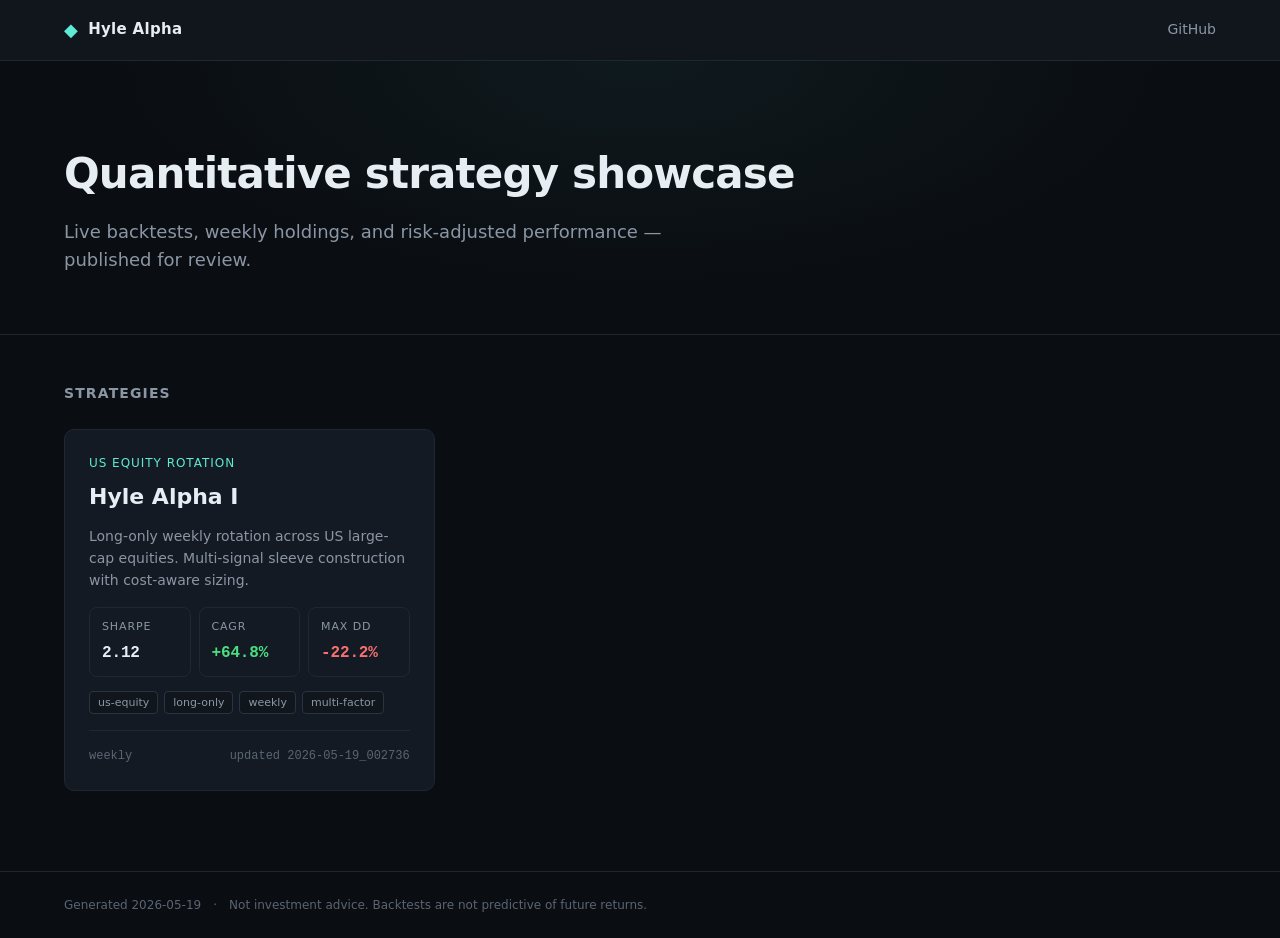
==== index.html @ 61581c8f "init: Hyle Alpha I showcase Static showcase site for hylealpha.github.io. Index page lists strategie" ====
<!DOCTYPE html>
<html lang="en">
<head>
  <meta charset="UTF-8">
  <meta name="viewport" content="width=device-width, initial-scale=1.0">
  <title>Hyle Alpha — Quant Strategy Showcase</title>
  <link rel="stylesheet" href="assets/css/style.css">
</head>
<body>
  <header class="site-header">
    <div class="container">
      <a href="./" class="brand">
        <span class="brand-mark">◆</span>
        <span class="brand-name">Hyle Alpha</span>
      </a>
      <nav>
        <a href="https://github.com/hylealpha" target="_blank" rel="noopener">GitHub</a>
      </nav>
    </div>
  </header>

  <section class="hero">
    <div class="container">
      <h1>Quantitative strategy showcase</h1>
      <p class="lede">Live backtests, weekly holdings, and risk-adjusted performance — published for review.</p>
    </div>
  </section>

  <main class="container">
    <h2 class="section-title">Strategies</h2>
    <div id="strategy-grid" class="strategy-grid">
      <div class="loading">Loading strategies…</div>
    </div>
  </main>

  <footer class="site-footer">
    <div class="container">
      <span>Generated <span id="generated-at">—</span></span>
      <span>·</span>
      <span>Not investment advice. Backtests are not predictive of future returns.</span>
    </div>
  </footer>

  <script src="assets/js/common.js"></script>
  <script src="assets/js/index.js"></script>
</body>
</html>
---- assets/css/style.css ----
:root {
  --bg: #0a0d12;
  --bg-elev: #11161d;
  --bg-card: #141a23;
  --border: #1f2731;
  --border-strong: #2a3441;
  --text: #e6edf3;
  --text-muted: #8b96a5;
  --text-dim: #5a6573;
  --accent: #5eead4;
  --accent-dim: #2dd4bf;
  --pos: #4ade80;
  --neg: #f87171;
  --warn: #fbbf24;
  --mono: ui-monospace, "SF Mono", "Menlo", "Consolas", monospace;
  --sans: -apple-system, BlinkMacSystemFont, "Segoe UI", "Inter", system-ui, sans-serif;
}

* { box-sizing: border-box; }

html, body {
  margin: 0;
  padding: 0;
  background: var(--bg);
  color: var(--text);
  font-family: var(--sans);
  font-size: 15px;
  line-height: 1.55;
  -webkit-font-smoothing: antialiased;
}

a {
  color: var(--accent);
  text-decoration: none;
}
a:hover { color: var(--accent-dim); }

.container {
  max-width: 1200px;
  margin: 0 auto;
  padding: 0 24px;
}

/* Header */
.site-header {
  border-bottom: 1px solid var(--border);
  background: var(--bg-elev);
  position: sticky;
  top: 0;
  z-index: 10;
}
.site-header .container {
  display: flex;
  align-items: center;
  justify-content: space-between;
  height: 60px;
}
.brand {
  display: flex;
  align-items: center;
  gap: 10px;
  color: var(--text);
  font-weight: 600;
  letter-spacing: 0.02em;
}
.brand-mark {
  color: var(--accent);
  font-size: 18px;
}
.site-header nav a {
  color: var(--text-muted);
  font-size: 14px;
}
.site-header nav a:hover { color: var(--text); }

/* Hero */
.hero {
  border-bottom: 1px solid var(--border);
  padding: 80px 0 60px;
  background: radial-gradient(ellipse at top, rgba(94, 234, 212, 0.06), transparent 60%);
}
.hero h1 {
  margin: 0 0 12px;
  font-size: 42px;
  font-weight: 700;
  letter-spacing: -0.02em;
}
.hero .lede {
  margin: 0;
  color: var(--text-muted);
  font-size: 18px;
  max-width: 640px;
}

/* Sections */
.section-title {
  margin: 48px 0 24px;
  font-size: 14px;
  font-weight: 600;
  letter-spacing: 0.08em;
  text-transform: uppercase;
  color: var(--text-muted);
}

/* Strategy grid (index page) */
.strategy-grid {
  display: grid;
  grid-template-columns: repeat(auto-fill, minmax(360px, 1fr));
  gap: 20px;
  margin-bottom: 80px;
}
.strategy-card {
  display: block;
  padding: 24px;
  background: var(--bg-card);
  border: 1px solid var(--border);
  border-radius: 10px;
  color: var(--text);
  transition: border-color 0.15s ease, transform 0.15s ease;
}
.strategy-card:hover {
  border-color: var(--accent);
  transform: translateY(-2px);
  color: var(--text);
}
.strategy-card .card-family {
  font-size: 12px;
  letter-spacing: 0.08em;
  text-transform: uppercase;
  color: var(--accent);
  margin-bottom: 8px;
}
.strategy-card .card-name {
  font-size: 22px;
  font-weight: 600;
  margin: 0 0 12px;
}
.strategy-card .card-desc {
  font-size: 14px;
  color: var(--text-muted);
  margin: 0 0 16px;
  min-height: 42px;
}
.strategy-card .card-tags {
  display: flex;
  flex-wrap: wrap;
  gap: 6px;
}
.tag {
  display: inline-block;
  padding: 2px 8px;
  background: var(--bg-elev);
  border: 1px solid var(--border-strong);
  border-radius: 4px;
  font-size: 11px;
  color: var(--text-muted);
}
.card-footer {
  margin-top: 16px;
  padding-top: 16px;
  border-top: 1px solid var(--border);
  display: flex;
  justify-content: space-between;
  font-size: 12px;
  color: var(--text-dim);
  font-family: var(--mono);
}

/* Strategy detail page */
.strategy-page {
  padding: 40px 24px 80px;
}
.strategy-head {
  margin-bottom: 32px;
}
.strategy-head .family-label {
  font-size: 13px;
  letter-spacing: 0.08em;
  text-transform: uppercase;
  color: var(--accent);
  margin-bottom: 8px;
}
.strategy-head h1 {
  margin: 0 0 12px;
  font-size: 36px;
  font-weight: 700;
  letter-spacing: -0.02em;
}
.strategy-head .description {
  margin: 0 0 16px;
  color: var(--text-muted);
  font-size: 16px;
  max-width: 720px;
}
.strategy-head .meta-row {
  display: flex;
  flex-wrap: wrap;
  gap: 24px;
  font-size: 13px;
  color: var(--text-dim);
  font-family: var(--mono);
}
.strategy-head .meta-row strong {
  color: var(--text);
  font-weight: 500;
}

/* Metric cards */
.metric-row {
  display: grid;
  grid-template-columns: repeat(auto-fit, minmax(140px, 1fr));
  gap: 12px;
  margin: 24px 0 32px;
}
.metric {
  padding: 16px 18px;
  background: var(--bg-card);
  border: 1px solid var(--border);
  border-radius: 8px;
}
.metric .label {
  font-size: 11px;
  letter-spacing: 0.08em;
  text-transform: uppercase;
  color: var(--text-muted);
}
.metric .value {
  margin-top: 6px;
  font-size: 22px;
  font-weight: 600;
  font-family: var(--mono);
  letter-spacing: -0.01em;
}
.value.pos { color: var(--pos); }
.value.neg { color: var(--neg); }

/* Panels */
.panel {
  margin-top: 32px;
  padding: 24px;
  background: var(--bg-card);
  border: 1px solid var(--border);
  border-radius: 10px;
}
.panel-head {
  display: flex;
  justify-content: space-between;
  align-items: center;
  margin-bottom: 16px;
}
.panel-head h2 {
  margin: 0;
  font-size: 16px;
  font-weight: 600;
  letter-spacing: 0.02em;
}
.panel-head .controls {
  display: flex;
  gap: 8px;
  align-items: center;
  font-size: 13px;
  color: var(--text-muted);
}
.panel-head .controls button,
.panel-head .controls select {
  background: var(--bg-elev);
  border: 1px solid var(--border-strong);
  border-radius: 4px;
  color: var(--text);
  padding: 4px 10px;
  font-size: 13px;
  font-family: var(--sans);
  cursor: pointer;
}
.panel-head .controls button:hover,
.panel-head .controls select:hover { border-color: var(--accent); }
.panel-head .controls button.active {
  background: var(--accent);
  color: var(--bg);
  border-color: var(--accent);
}

.chart {
  width: 100%;
  height: 380px;
}

/* Tables */
table {
  width: 100%;
  border-collapse: collapse;
  font-size: 13px;
  font-family: var(--mono);
}
table th, table td {
  text-align: right;
  padding: 8px 10px;
  border-bottom: 1px solid var(--border);
}
table th {
  font-weight: 600;
  color: var(--text-muted);
  text-transform: uppercase;
  font-size: 11px;
  letter-spacing: 0.06em;
  font-family: var(--sans);
}
table th:first-child, table td:first-child {
  text-align: left;
}
table tbody tr:hover { background: var(--bg-elev); }

td.pos { color: var(--pos); }
td.neg { color: var(--neg); }

/* Holdings nav */
.holdings-nav {
  display: flex;
  align-items: center;
  gap: 12px;
  flex-wrap: wrap;
}
.holdings-nav .date-jump {
  font-family: var(--mono);
  background: var(--bg-elev);
  border: 1px solid var(--border-strong);
  color: var(--text);
  padding: 4px 10px;
  border-radius: 4px;
  font-size: 13px;
}
.holdings-meta {
  display: flex;
  gap: 24px;
  margin-bottom: 16px;
  padding: 12px 16px;
  background: var(--bg-elev);
  border-radius: 6px;
  font-size: 13px;
  font-family: var(--mono);
}
.holdings-meta .item .label {
  color: var(--text-muted);
  font-size: 11px;
  text-transform: uppercase;
  letter-spacing: 0.06em;
  margin-right: 6px;
}

/* Two-column layout */
.two-col {
  display: grid;
  grid-template-columns: 1fr 1fr;
  gap: 20px;
}
@media (max-width: 800px) {
  .two-col { grid-template-columns: 1fr; }
  .hero h1 { font-size: 32px; }
  .strategy-head h1 { font-size: 28px; }
}

/* Footer */
.site-footer {
  margin-top: 80px;
  padding: 24px 0;
  border-top: 1px solid var(--border);
  color: var(--text-dim);
  font-size: 12px;
}
.site-footer .container {
  display: flex;
  gap: 12px;
  flex-wrap: wrap;
}

.loading {
  padding: 40px;
  text-align: center;
  color: var(--text-muted);
}

.error-box {
  padding: 24px;
  background: rgba(248, 113, 113, 0.08);
  border: 1px solid var(--neg);
  border-radius: 8px;
  color: var(--neg);
  font-family: var(--mono);
  font-size: 13px;
}
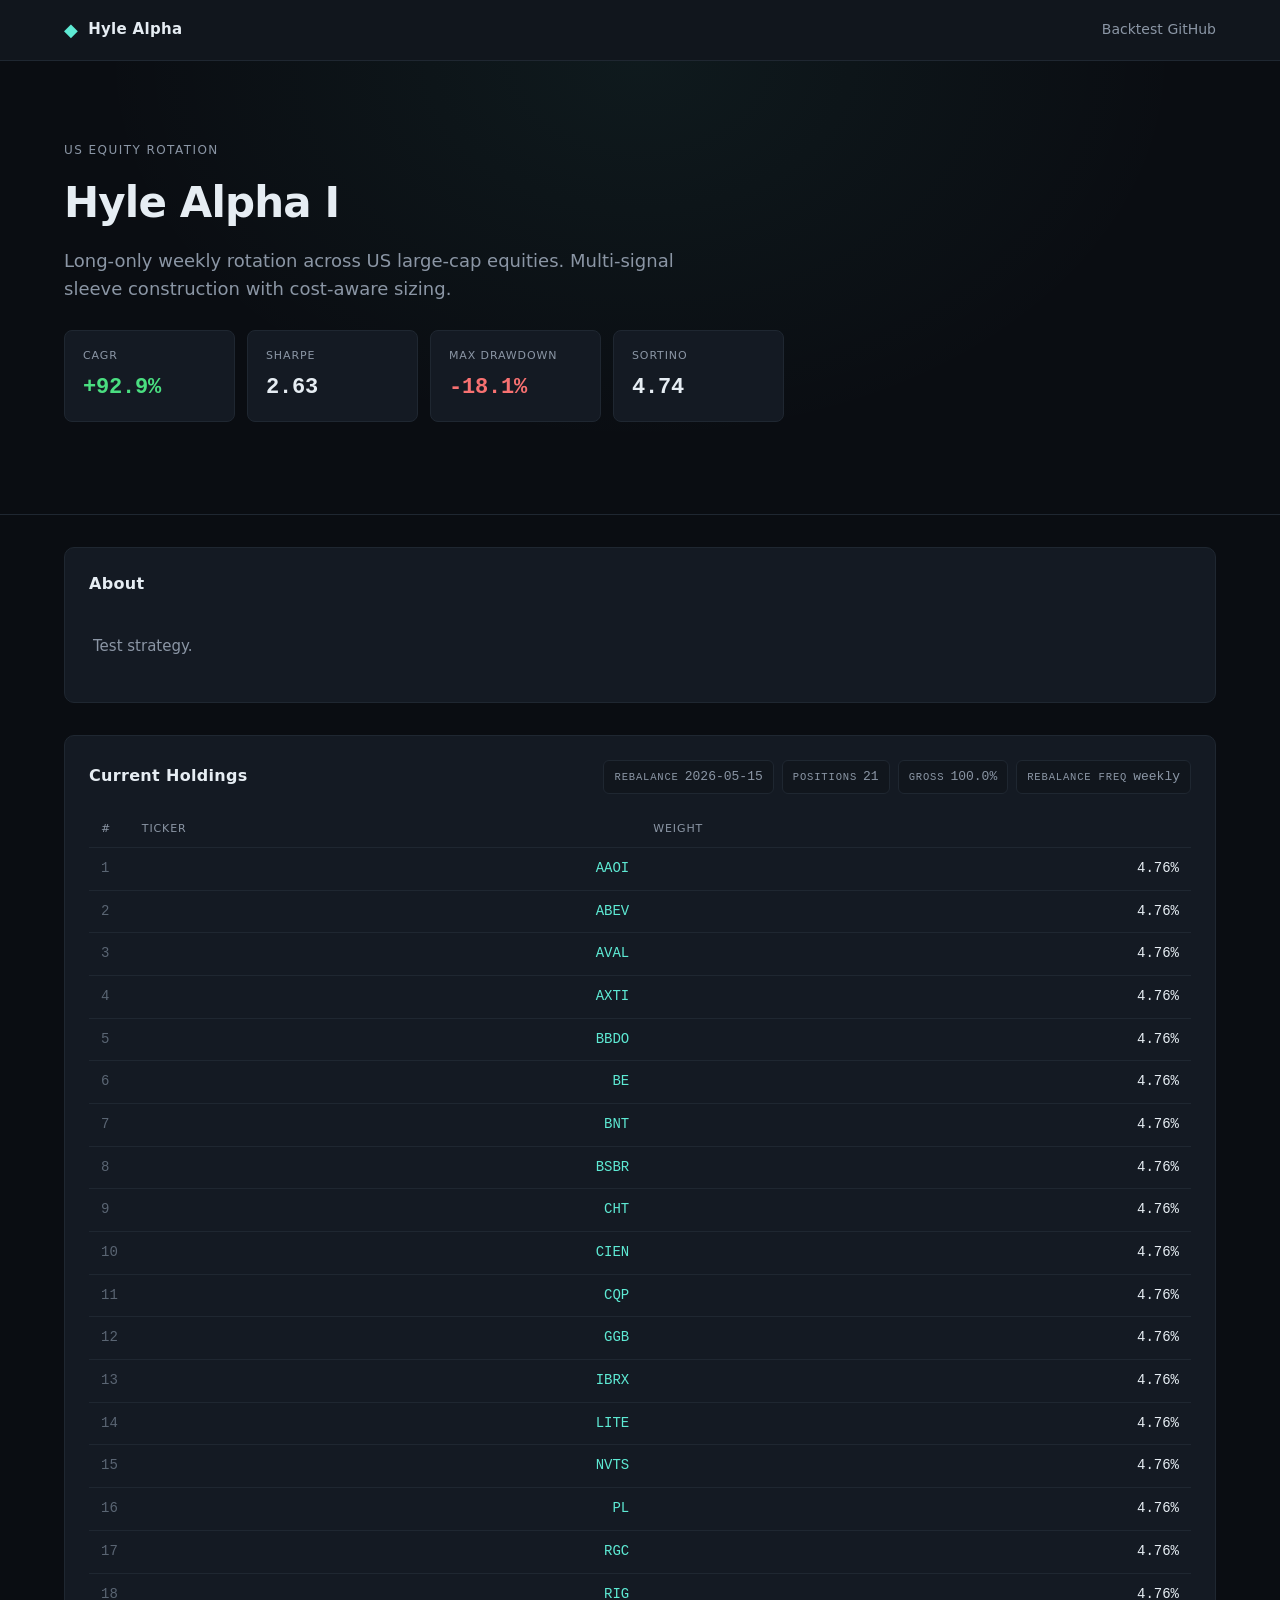
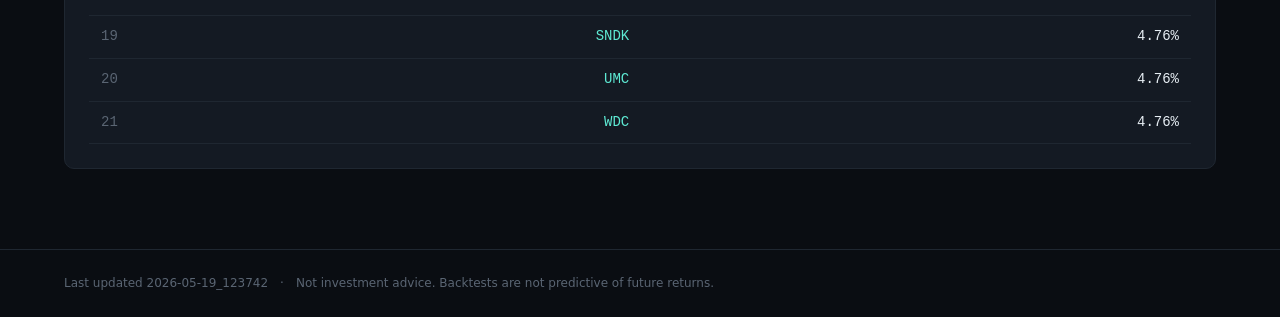
==== commit 05f3a166: "Single-strategy site: 3-sleeve weekly portfolio Restructure to a single-strategy showcase: - index.h" ====
--- a/index.html
+++ b/index.html
@@ -3,7 +3,7 @@
 <head>
   <meta charset="UTF-8">
   <meta name="viewport" content="width=device-width, initial-scale=1.0">
-  <title>Hyle Alpha — Quant Strategy Showcase</title>
+  <title>Hyle Alpha — Quant Strategy</title>
   <link rel="stylesheet" href="assets/css/style.css">
 </head>
 <body>
@@ -14,6 +14,7 @@
         <span class="brand-name">Hyle Alpha</span>
       </a>
       <nav>
+        <a href="backtest.html">Backtest</a>
         <a href="https://github.com/hylealpha" target="_blank" rel="noopener">GitHub</a>
       </nav>
     </div>
@@ -21,21 +22,37 @@
 
   <section class="hero">
     <div class="container">
-      <h1>Quantitative strategy showcase</h1>
-      <p class="lede">Live backtests, weekly holdings, and risk-adjusted performance — published for review.</p>
+      <div class="family-label" id="hero-family">—</div>
+      <h1 id="hero-name">Loading…</h1>
+      <p class="lede" id="hero-tagline"></p>
+      <div class="metric-row hero-metrics" id="hero-metrics"></div>
     </div>
   </section>
 
   <main class="container">
-    <h2 class="section-title">Strategies</h2>
-    <div id="strategy-grid" class="strategy-grid">
-      <div class="loading">Loading strategies…</div>
-    </div>
+    <!-- INTRO — edit this block to expand the introduction later. -->
+    <section class="panel intro-panel">
+      <div class="panel-head"><h2>About</h2></div>
+      <div class="intro-body">
+        <p>Test strategy.</p>
+      </div>
+    </section>
+
+    <!-- CURRENT WEEK HOLDINGS -->
+    <section class="panel">
+      <div class="panel-head">
+        <h2>Current Holdings</h2>
+        <div class="controls" id="holdings-meta"></div>
+      </div>
+      <div id="holdings-body">
+        <div class="loading">Loading current holdings…</div>
+      </div>
+    </section>
   </main>
 
   <footer class="site-footer">
     <div class="container">
-      <span>Generated <span id="generated-at">—</span></span>
+      <span>Last updated <span id="last-updated">—</span></span>
       <span>·</span>
       <span>Not investment advice. Backtests are not predictive of future returns.</span>
     </div>
--- a/assets/css/style.css
+++ b/assets/css/style.css
@@ -388,3 +388,94 @@
   font-family: var(--mono);
   font-size: 13px;
 }
+
+/* ===== Single-strategy homepage ===== */
+
+/* Hero — family label above the strategy name */
+.hero .family-label {
+  color: var(--text-muted);
+  font-size: 12px;
+  letter-spacing: 0.12em;
+  text-transform: uppercase;
+  margin-bottom: 10px;
+}
+.hero-metrics {
+  margin-top: 28px;
+  grid-template-columns: repeat(4, minmax(0, 1fr));
+  max-width: 720px;
+}
+@media (max-width: 700px) {
+  .hero-metrics { grid-template-columns: repeat(2, 1fr); }
+}
+
+/* Intro placeholder section */
+.intro-panel { margin-top: 32px; }
+.intro-body { padding: 8px 4px 4px; color: var(--text-muted); }
+.intro-body .placeholder {
+  margin: 0;
+  padding: 16px 18px;
+  border-left: 3px solid var(--border-strong);
+  background: rgba(255, 255, 255, 0.02);
+  border-radius: 0 6px 6px 0;
+  font-size: 14px;
+}
+.intro-body code {
+  background: var(--bg-elev);
+  padding: 1px 5px;
+  border-radius: 3px;
+  font-size: 12.5px;
+}
+
+/* Holdings metadata bar — chip-style summary above the table */
+#holdings-meta {
+  display: flex;
+  flex-wrap: wrap;
+  gap: 8px;
+}
+.meta-chip {
+  display: inline-flex;
+  align-items: baseline;
+  gap: 6px;
+  background: var(--bg-elev);
+  border: 1px solid var(--border);
+  padding: 6px 10px;
+  border-radius: 6px;
+  font-size: 13px;
+  font-family: var(--mono);
+}
+.meta-chip .label {
+  color: var(--text-muted);
+  font-size: 10.5px;
+  text-transform: uppercase;
+  letter-spacing: 0.08em;
+}
+
+/* Holdings table */
+.holdings-table {
+  width: 100%;
+  border-collapse: collapse;
+}
+.holdings-table th {
+  text-align: left;
+  font-weight: 500;
+  font-size: 11px;
+  text-transform: uppercase;
+  letter-spacing: 0.08em;
+  color: var(--text-muted);
+  padding: 10px 12px;
+  border-bottom: 1px solid var(--border);
+}
+.holdings-table td {
+  padding: 10px 12px;
+  border-bottom: 1px solid var(--border);
+  font-family: var(--mono);
+  font-size: 14px;
+}
+.holdings-table td.rank { color: var(--text-dim); width: 40px; }
+.holdings-table td.ticker code {
+  background: transparent;
+  color: var(--accent);
+  font-size: 14px;
+}
+.holdings-table td.weight { color: var(--text); }
+.holdings-table tbody tr:hover { background: rgba(255, 255, 255, 0.02); }
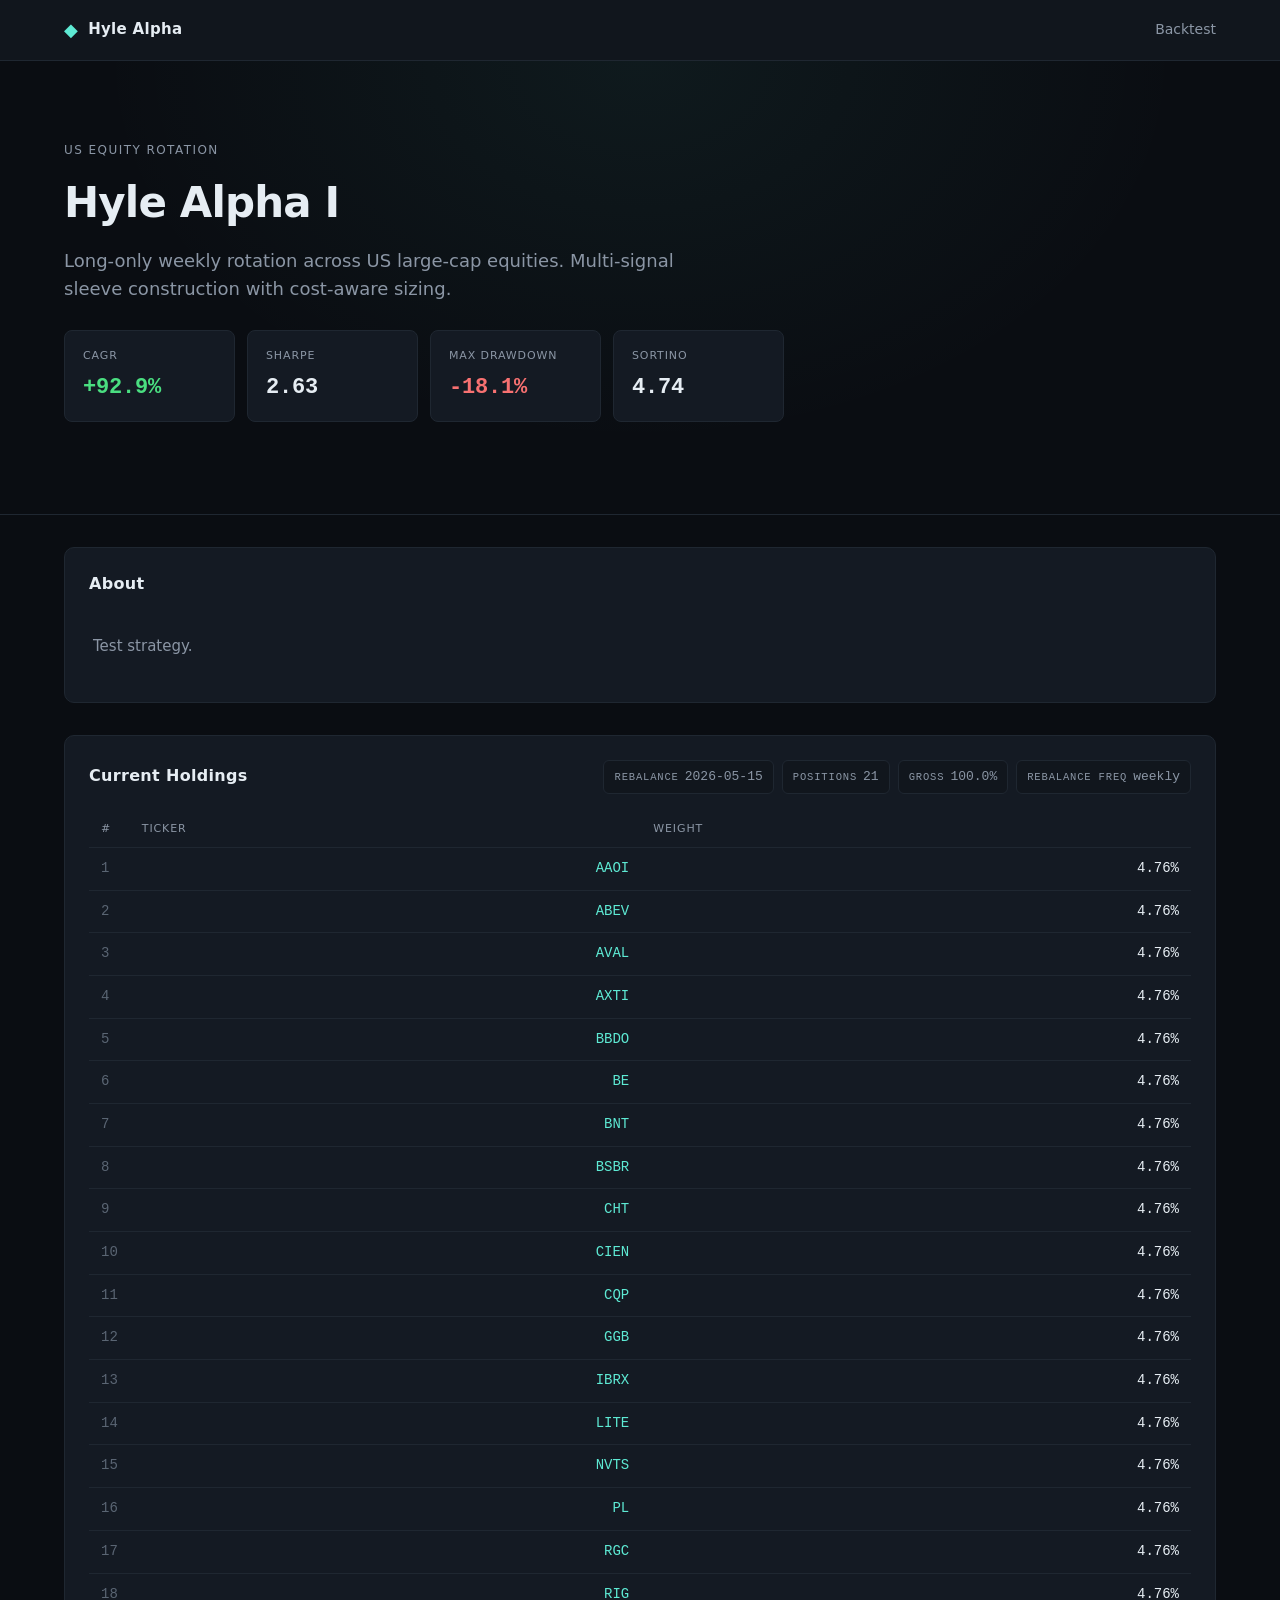
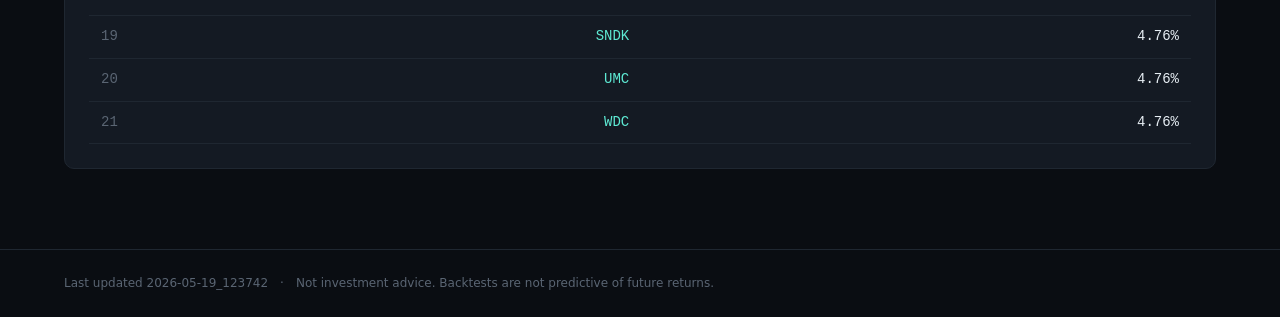
==== commit 53848372: "Backtest page: weekly holdings + P&L history; drop GitHub nav link - Bar chart of all 262 weekly per" ====
--- a/index.html
+++ b/index.html
@@ -15,7 +15,6 @@
       </a>
       <nav>
         <a href="backtest.html">Backtest</a>
-        <a href="https://github.com/hylealpha" target="_blank" rel="noopener">GitHub</a>
       </nav>
     </div>
   </header>
--- a/assets/css/style.css
+++ b/assets/css/style.css
@@ -479,3 +479,10 @@
 }
 .holdings-table td.weight { color: var(--text); }
 .holdings-table tbody tr:hover { background: rgba(255, 255, 255, 0.02); }
+
+/* Weekly holdings navigator — keep the 262-option dropdown sensible */
+.panel-head .controls select#hold-jump {
+  font-family: var(--mono);
+  min-width: 220px;
+  max-width: 260px;
+}
